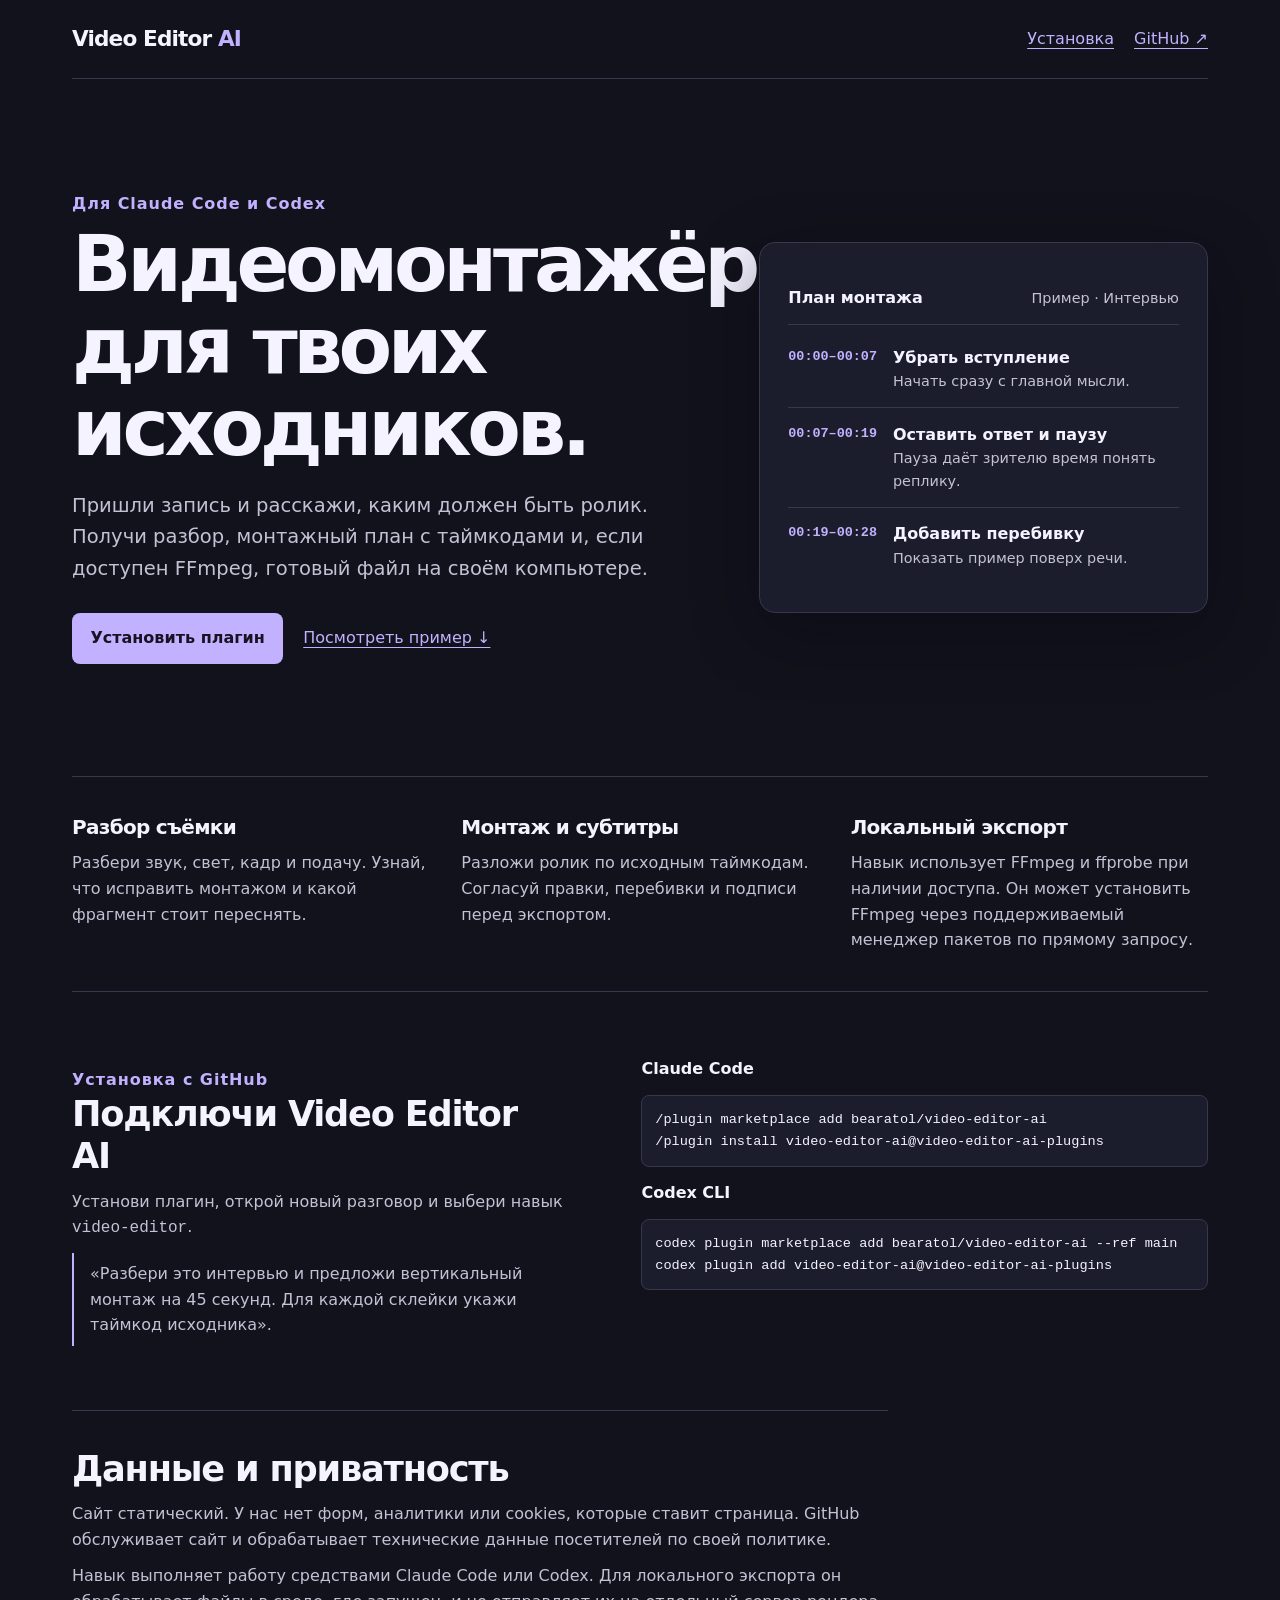
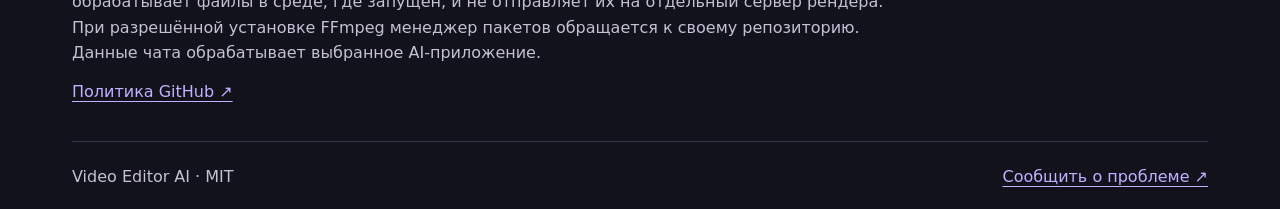
==== docs/index.html @ ad434546 "Launch standalone Video Editor AI" ====
<!doctype html>
<html lang="ru">
<head>
<meta charset="utf-8">
<meta name="viewport" content="width=device-width, initial-scale=1">
<meta http-equiv="Content-Security-Policy" content="default-src 'none'; style-src 'self'; base-uri 'none'; form-action 'none'">
<title>Video Editor AI — видеомонтажёр для Claude Code и Codex</title>
<meta name="description" content="Видеоредактор для Claude Code и Codex. Разбор исходников, план монтажа с таймкодами, субтитры и локальный экспорт через FFmpeg.">
<meta property="og:title" content="Video Editor AI — видеомонтажёр для Claude Code и Codex">
<meta property="og:description" content="Разбор исходников, план монтажа с таймкодами и локальный экспорт.">
<meta property="og:url" content="https://bearatol.github.io/video-editor-ai/">
<meta property="og:type" content="website">
<link rel="canonical" href="https://bearatol.github.io/video-editor-ai/">
<link rel="stylesheet" href="style.css">
</head>
<body>
<header class="wrap top"><a class="brand" href="./">Video Editor<span> AI</span></a><nav aria-label="Основное меню"><a href="#install">Установка</a><a href="https://github.com/bearatol/video-editor-ai">GitHub ↗</a></nav></header>
<main class="wrap">
  <section class="hero" aria-labelledby="title">
    <div>
      <p class="eyebrow">Для Claude Code и Codex</p>
      <h1 id="title">Видеомонтажёр<br>для твоих исходников.</h1>
      <p class="lead">Пришли запись и расскажи, каким должен быть ролик. Получи разбор, монтажный план с таймкодами и, если доступен FFmpeg, готовый файл на своём компьютере.</p>
      <div class="actions"><a class="primary" href="#install">Установить плагин</a><a href="#example">Посмотреть пример ↓</a></div>
    </div>
    <figure id="example" class="cut">
      <figcaption><strong>План монтажа</strong><span>Пример · Интервью</span></figcaption>
      <ol>
        <li><time>00:00–00:07</time><div><strong>Убрать вступление</strong><span>Начать сразу с главной мысли.</span></div></li>
        <li><time>00:07–00:19</time><div><strong>Оставить ответ и паузу</strong><span>Пауза даёт зрителю время понять реплику.</span></div></li>
        <li><time>00:19–00:28</time><div><strong>Добавить перебивку</strong><span>Показать пример поверх речи.</span></div></li>
      </ol>
    </figure>
  </section>
  <section class="features" aria-label="Возможности">
    <article><h2>Разбор съёмки</h2><p>Разбери звук, свет, кадр и подачу. Узнай, что исправить монтажом и какой фрагмент стоит переснять.</p></article>
    <article><h2>Монтаж и субтитры</h2><p>Разложи ролик по исходным таймкодам. Согласуй правки, перебивки и подписи перед экспортом.</p></article>
    <article><h2>Локальный экспорт</h2><p>Навык использует FFmpeg и ffprobe при наличии доступа. Он может установить FFmpeg через поддерживаемый менеджер пакетов по прямому запросу.</p></article>
  </section>
  <section id="install" class="install">
    <div><p class="eyebrow">Установка с GitHub</p><h2>Подключи Video Editor AI</h2><p>Установи плагин, открой новый разговор и выбери навык <code>video-editor</code>.</p><p class="prompt">«Разбери это интервью и предложи вертикальный монтаж на 45 секунд. Для каждой склейки укажи таймкод исходника».</p></div>
    <div class="commands">
      <h3>Claude Code</h3><pre><code>/plugin marketplace add bearatol/video-editor-ai
/plugin install video-editor-ai@video-editor-ai-plugins</code></pre>
      <h3>Codex CLI</h3><pre><code>codex plugin marketplace add bearatol/video-editor-ai --ref main
codex plugin add video-editor-ai@video-editor-ai-plugins</code></pre>
    </div>
  </section>
  <section id="privacy" class="privacy">
    <h2>Данные и приватность</h2>
    <p>Сайт статический. У нас нет форм, аналитики или cookies, которые ставит страница. GitHub обслуживает сайт и обрабатывает технические данные посетителей по своей политике.</p>
    <p>Навык выполняет работу средствами Claude Code или Codex. Для локального экспорта он обрабатывает файлы в среде, где запущен, и не отправляет их на отдельный сервер рендера. При разрешённой установке FFmpeg менеджер пакетов обращается к своему репозиторию. Данные чата обрабатывает выбранное AI-приложение.</p>
    <a href="https://docs.github.com/en/site-policy/privacy-policies/github-general-privacy-statement">Политика GitHub ↗</a>
  </section>
</main>
<footer class="wrap bottom"><span>Video Editor AI · MIT</span><a href="https://github.com/bearatol/video-editor-ai/issues">Сообщить о проблеме ↗</a></footer>
</body>
</html>
---- docs/style.css ----
*{box-sizing:border-box}
:root{color-scheme:dark;--bg:#11121b;--panel:#1b1d2c;--text:#f5f3ff;--muted:#c4c1d5;--accent:#c2b1ff;--line:#38374d}
html{scroll-behavior:smooth}
body{margin:0;background:var(--bg);color:var(--text);font:1rem/1.6 system-ui,sans-serif}
a{color:var(--accent);text-underline-offset:.22em}
a:hover{color:#fff}
a:focus-visible{outline:2px solid #fff;outline-offset:5px}
.wrap{width:min(100% - 3rem,71rem);margin-inline:auto}
.top,.bottom{display:flex;justify-content:space-between;align-items:center;gap:1rem;padding-block:1.35rem;border-bottom:1px solid var(--line)}
.brand{font-size:1.35rem;color:var(--text);font-weight:765;text-decoration:none;letter-spacing:-.04em}
.brand span,.eyebrow{color:var(--accent)}
nav,.actions{display:flex;align-items:center;flex-wrap:wrap;gap:1.25rem}
.hero{display:grid;grid-template-columns:1.25fr .9fr;gap:clamp(1.75rem,5vw,5rem);align-items:center;padding-block:clamp(3rem,9vw,7rem)}
.hero>*{min-width:0}
.eyebrow{font-weight:700;letter-spacing:.06em}
h1,h2,h3,p{margin:0}
h1{font-size:clamp(2.45rem,6.1vw,5rem);line-height:1.05;letter-spacing:-.055em;margin-block:.5rem 1.25rem}
h2{font-size:clamp(1.35rem,2.8vw,2.2rem);line-height:1.2;letter-spacing:-.035em}
p{color:var(--muted)}
.lead{font-size:clamp(1rem,2vw,1.22rem);max-width:36rem}
.actions{margin-top:1.8rem}
.primary{display:inline-block;background:var(--accent);color:#171323;padding:.8rem 1.15rem;border-radius:.5rem;font-weight:750;text-decoration:none}
.primary:hover{background:#e9dfff;color:#171323}
.cut{background:var(--panel);border:1px solid var(--line);border-radius:1rem;margin:0;padding:clamp(1rem,3vw,1.75rem);box-shadow:0 1.2rem 4rem #08081278}
.cut figcaption,.cut li{display:flex;justify-content:space-between;gap:1rem;padding-block:.85rem}
.cut figcaption{border-bottom:1px solid var(--line);align-items:baseline;flex-wrap:wrap}
.cut ol{list-style:none;padding:0;margin:.4rem 0 0}
.cut li{justify-content:flex-start}
.cut li+li{border-top:1px solid var(--line)}
.cut time{flex:0 0 auto;color:var(--accent);font:600 .84rem/1.8 ui-monospace,monospace}
.cut span{display:block;color:var(--muted);font-size:.9rem}
.features{display:grid;grid-template-columns:repeat(3,1fr);gap:2rem;border-block:1px solid var(--line);padding-block:2.4rem}
.features h2{font-size:1.25rem}
.features p,.install p,.privacy p{margin-top:.7rem}
.install{display:grid;grid-template-columns:1fr 1.15fr;gap:clamp(2rem,6vw,5rem);padding-block:4rem}
.install>*{min-width:0}
.prompt{border-left:2px solid var(--accent);padding:.5rem 1rem}
.commands h3{font-size:1rem}
pre{overflow:auto;white-space:pre;background:var(--panel);border:1px solid var(--line);padding:.8rem;border-radius:.5rem;font-size:.85rem}
code{font-family:ui-monospace,monospace}
.privacy{border-top:1px solid var(--line);padding-block:2.3rem;max-width:51rem}
.privacy a{display:inline-block;margin-top:.8rem}
.bottom{border-top:1px solid var(--line);border-bottom:0;color:var(--muted)}
@media(max-width:48rem){.hero,.install{grid-template-columns:1fr}.features{grid-template-columns:1fr;gap:1.5rem}}
@media(max-width:28rem){.wrap{width:calc(100% - 2rem)}.top,.bottom{align-items:flex-start;flex-wrap:wrap}.cut li{gap:.65rem}.cut time{font-size:.78rem}}
@media(prefers-reduced-motion:reduce){html{scroll-behavior:auto}}
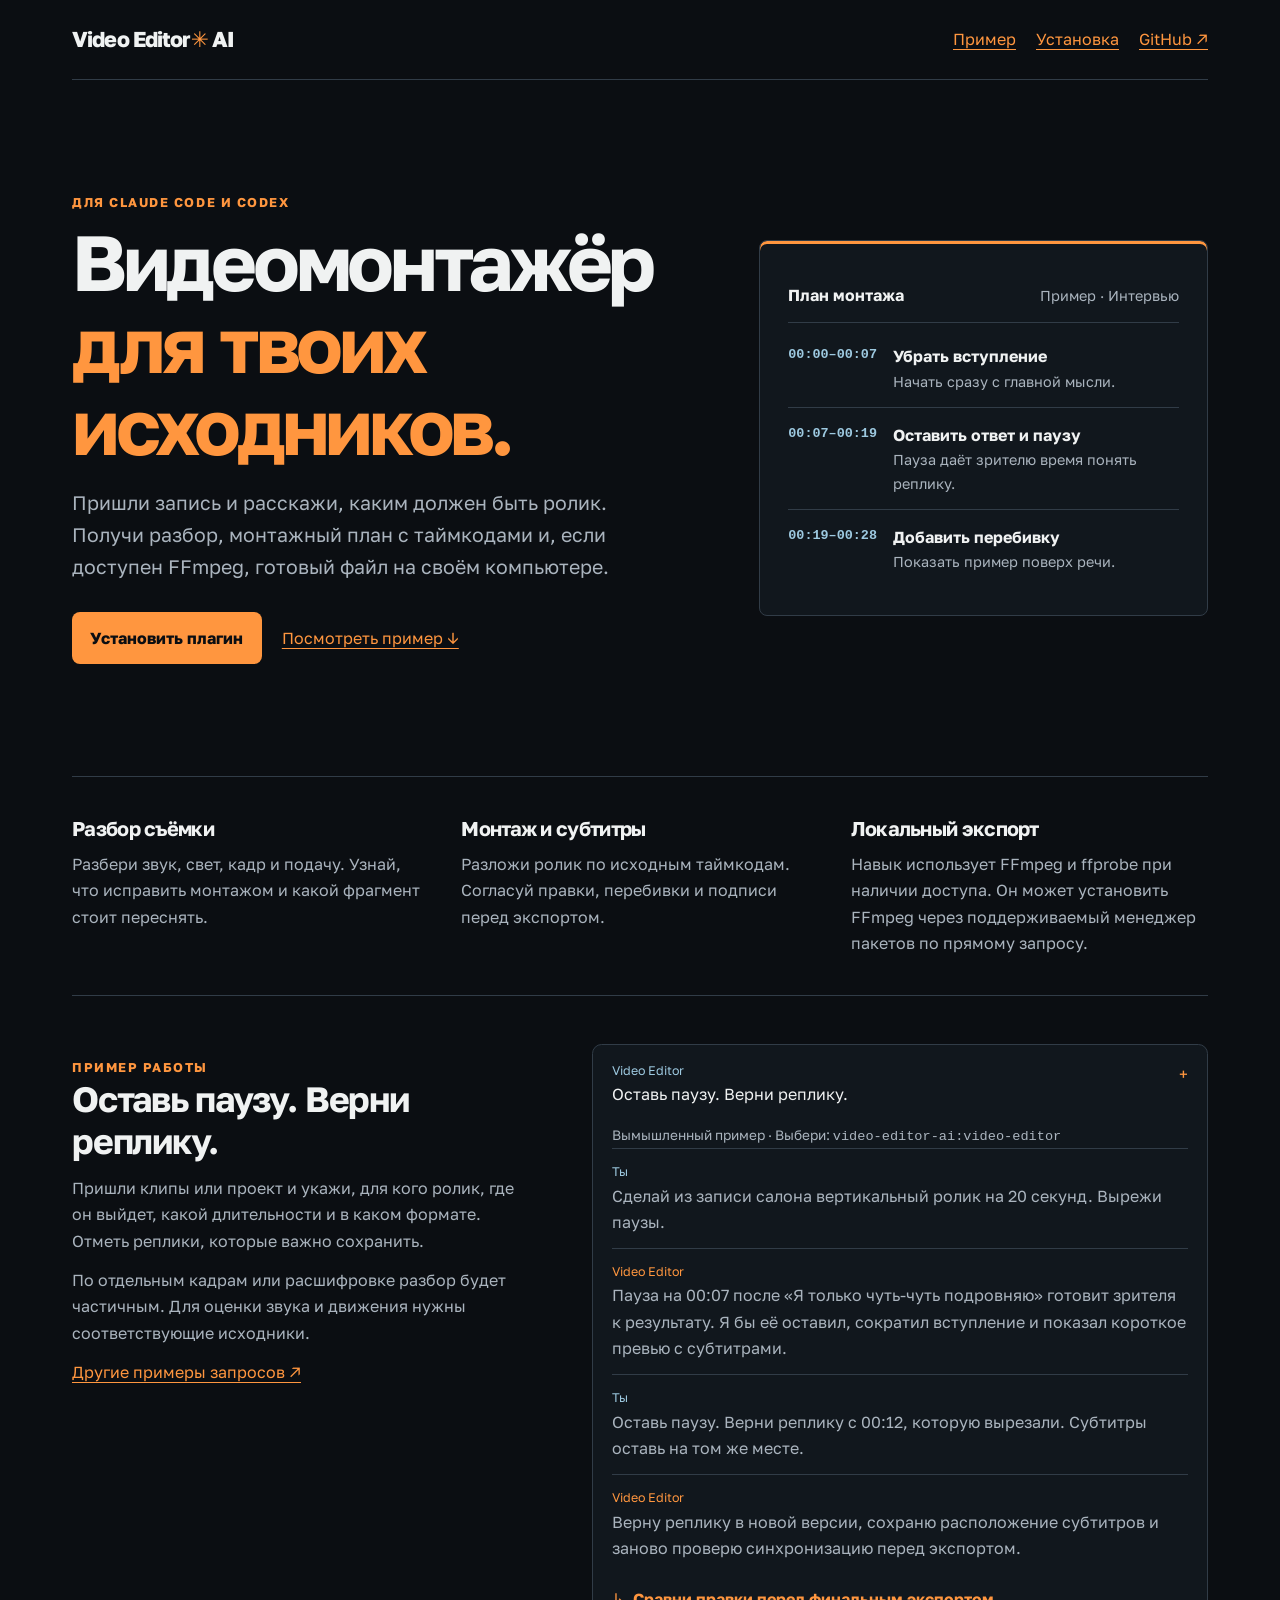
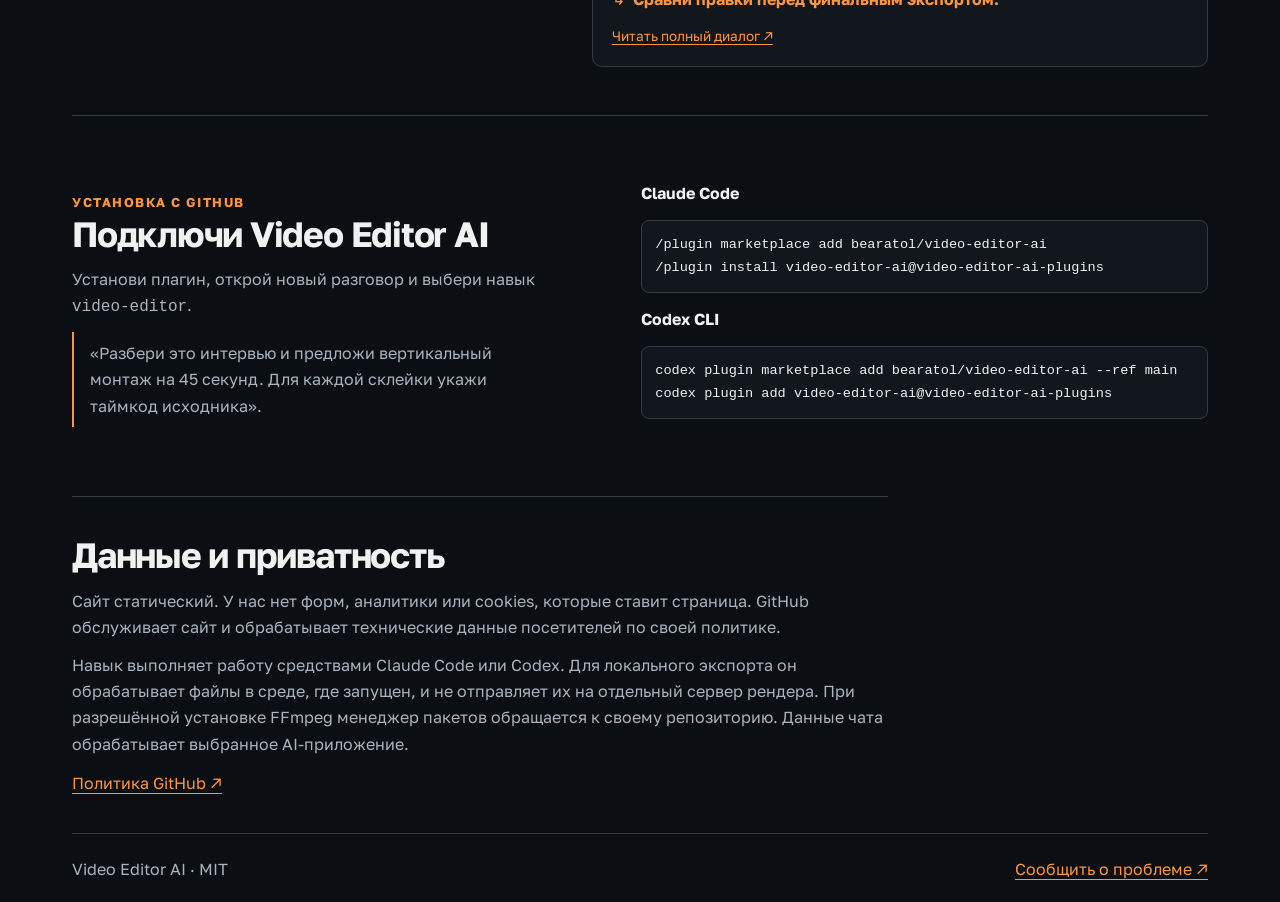
==== commit 5b593bd0: "Use the CEO AI visual language and migrate editing examples" ====
--- a/docs/index.html
+++ b/docs/index.html
@@ -3,7 +3,7 @@
 <head>
 <meta charset="utf-8">
 <meta name="viewport" content="width=device-width, initial-scale=1">
-<meta http-equiv="Content-Security-Policy" content="default-src 'none'; style-src 'self'; base-uri 'none'; form-action 'none'">
+<meta http-equiv="Content-Security-Policy" content="default-src 'none'; style-src 'self'; font-src 'self'; base-uri 'none'; form-action 'none'">
 <title>Video Editor AI — видеомонтажёр для Claude Code и Codex</title>
 <meta name="description" content="Видеоредактор для Claude Code и Codex. Разбор исходников, план монтажа с таймкодами, субтитры и локальный экспорт через FFmpeg.">
 <meta property="og:title" content="Video Editor AI — видеомонтажёр для Claude Code и Codex">
@@ -14,14 +14,15 @@
 <link rel="stylesheet" href="style.css">
 </head>
 <body>
-<header class="wrap top"><a class="brand" href="./">Video Editor<span> AI</span></a><nav aria-label="Основное меню"><a href="#install">Установка</a><a href="https://github.com/bearatol/video-editor-ai">GitHub ↗</a></nav></header>
-<main class="wrap">
+<a class="skip" href="#main">Перейти к содержимому</a>
+<header class="wrap top"><a class="brand" href="./">Video Editor<span aria-hidden="true">✳</span> AI</a><nav aria-label="Основное меню"><a href="#dialogue">Пример</a><a href="#install">Установка</a><a href="https://github.com/bearatol/video-editor-ai">GitHub ↗</a></nav></header>
+<main id="main" class="wrap">
   <section class="hero" aria-labelledby="title">
     <div>
       <p class="eyebrow">Для Claude Code и Codex</p>
-      <h1 id="title">Видеомонтажёр<br>для твоих исходников.</h1>
+      <h1 id="title">Видеомонтажёр<br><em>для твоих исходников.</em></h1>
       <p class="lead">Пришли запись и расскажи, каким должен быть ролик. Получи разбор, монтажный план с таймкодами и, если доступен FFmpeg, готовый файл на своём компьютере.</p>
-      <div class="actions"><a class="primary" href="#install">Установить плагин</a><a href="#example">Посмотреть пример ↓</a></div>
+      <div class="actions"><a class="primary" href="#install">Установить плагин</a><a href="#dialogue">Посмотреть пример ↓</a></div>
     </div>
     <figure id="example" class="cut">
       <figcaption><strong>План монтажа</strong><span>Пример · Интервью</span></figcaption>
@@ -36,6 +37,24 @@
     <article><h2>Разбор съёмки</h2><p>Разбери звук, свет, кадр и подачу. Узнай, что исправить монтажом и какой фрагмент стоит переснять.</p></article>
     <article><h2>Монтаж и субтитры</h2><p>Разложи ролик по исходным таймкодам. Согласуй правки, перебивки и подписи перед экспортом.</p></article>
     <article><h2>Локальный экспорт</h2><p>Навык использует FFmpeg и ffprobe при наличии доступа. Он может установить FFmpeg через поддерживаемый менеджер пакетов по прямому запросу.</p></article>
+  </section>
+  <section class="stories" id="dialogue" aria-labelledby="dialogue-title">
+    <div class="stories-intro">
+      <p class="eyebrow">Пример работы</p>
+      <h2 id="dialogue-title">Оставь паузу. Верни реплику.</h2>
+      <p>Пришли клипы или проект и укажи, для кого ролик, где он выйдет, какой длительности и в каком формате. Отметь реплики, которые важно сохранить.</p>
+      <p>По отдельным кадрам или расшифровке разбор будет частичным. Для оценки звука и движения нужны соответствующие исходники.</p>
+      <a href="https://github.com/bearatol/video-editor-ai/blob/main/GUIDE.md#примеры-запросов">Другие примеры запросов ↗</a>
+    </div>
+    <details class="skill-example" open><summary><span class="example-heading"><small>Video Editor</small>Оставь паузу. Верни реплику.</span><span class="example-plus" aria-hidden="true">+</span></summary><div class="conversation">
+<div class="memo-top">Вымышленный пример · Выбери: <code>video-editor-ai:video-editor</code></div>
+<div class="message user"><span class="speaker">Ты</span><p>Сделай из записи салона вертикальный ролик на 20 секунд. Вырежи паузы.</p></div>
+<div class="message ceo"><span class="speaker">Video Editor</span><p>Пауза на 00:07 после «Я только чуть-чуть подровняю» готовит зрителя к результату. Я бы её оставил, сократил вступление и показал короткое превью с субтитрами.</p></div>
+<div class="message user"><span class="speaker">Ты</span><p>Оставь паузу. Верни реплику с 00:12, которую вырезали. Субтитры оставь на том же месте.</p></div>
+<div class="message ceo"><span class="speaker">Video Editor</span><p>Верну реплику в новой версии, сохраню расположение субтитров и заново проверю синхронизацию перед экспортом.</p></div>
+<div class="memo-result"><span aria-hidden="true">↳</span><strong>Сравни правки перед финальным экспортом.</strong></div>
+<p class="memo-caption"><a href="https://github.com/bearatol/video-editor-ai/blob/main/EXAMPLES.md#русский">Читать полный диалог ↗</a></p>
+</div></details>
   </section>
   <section id="install" class="install">
     <div><p class="eyebrow">Установка с GitHub</p><h2>Подключи Video Editor AI</h2><p>Установи плагин, открой новый разговор и выбери навык <code>video-editor</code>.</p><p class="prompt">«Разбери это интервью и предложи вертикальный монтаж на 45 секунд. Для каждой склейки укажи таймкод исходника».</p></div>
--- a/docs/style.css
+++ b/docs/style.css
@@ -1,10 +1,11 @@
+@font-face{font-family:Golos;src:url('fonts/GolosText.ttf') format('truetype');font-weight:400 900;font-display:swap}
 *{box-sizing:border-box}
-:root{color-scheme:dark;--bg:#11121b;--panel:#1b1d2c;--text:#f5f3ff;--muted:#c4c1d5;--accent:#c2b1ff;--line:#38374d}
+:root{color-scheme:dark;--bg:#0b0e12;--panel:#11171d;--text:#f0f2f2;--muted:#aab4be;--accent:#ff963f;--line:#313c47;--cyan:#9dc9e0}
 html{scroll-behavior:smooth}
-body{margin:0;background:var(--bg);color:var(--text);font:1rem/1.6 system-ui,sans-serif}
+body{margin:0;background:var(--bg);color:var(--text);font:1rem/1.65 Golos,system-ui,sans-serif}
 a{color:var(--accent);text-underline-offset:.22em}
 a:hover{color:#fff}
-a:focus-visible{outline:2px solid #fff;outline-offset:5px}
+a:focus-visible{outline:2px solid var(--cyan);outline-offset:5px}
 .wrap{width:min(100% - 3rem,71rem);margin-inline:auto}
 .top,.bottom{display:flex;justify-content:space-between;align-items:center;gap:1rem;padding-block:1.35rem;border-bottom:1px solid var(--line)}
 .brand{font-size:1.35rem;color:var(--text);font-weight:765;text-decoration:none;letter-spacing:-.04em}
@@ -19,8 +20,8 @@
 p{color:var(--muted)}
 .lead{font-size:clamp(1rem,2vw,1.22rem);max-width:36rem}
 .actions{margin-top:1.8rem}
-.primary{display:inline-block;background:var(--accent);color:#171323;padding:.8rem 1.15rem;border-radius:.5rem;font-weight:750;text-decoration:none}
-.primary:hover{background:#e9dfff;color:#171323}
+.primary{display:inline-block;background:var(--accent);color:#0b0e12;padding:.8rem 1.15rem;border-radius:.5rem;font-weight:750;text-decoration:none}
+.primary:hover{background:#ffba83;color:#0b0e12}
 .cut{background:var(--panel);border:1px solid var(--line);border-radius:1rem;margin:0;padding:clamp(1rem,3vw,1.75rem);box-shadow:0 1.2rem 4rem #08081278}
 .cut figcaption,.cut li{display:flex;justify-content:space-between;gap:1rem;padding-block:.85rem}
 .cut figcaption{border-bottom:1px solid var(--line);align-items:baseline;flex-wrap:wrap}
@@ -44,3 +45,24 @@
 @media(max-width:48rem){.hero,.install{grid-template-columns:1fr}.features{grid-template-columns:1fr;gap:1.5rem}}
 @media(max-width:28rem){.wrap{width:calc(100% - 2rem)}.top,.bottom{align-items:flex-start;flex-wrap:wrap}.cut li{gap:.65rem}.cut time{font-size:.78rem}}
 @media(prefers-reduced-motion:reduce){html{scroll-behavior:auto}}
+
+.skip{position:absolute;top:-100px;left:1rem;background:var(--accent);color:var(--bg);padding:.6rem;z-index:1}
+.skip:focus{top:1rem}
+h1 em{color:var(--accent);font-style:normal}
+.eyebrow{text-transform:uppercase;font-size:.8rem;letter-spacing:.12em}
+.cut{border-radius:.5rem;box-shadow:inset 0 3px var(--accent)}
+.cut time{color:var(--cyan)}
+.stories{display:grid;grid-template-columns:.85fr 1.15fr;gap:clamp(1.5rem,5vw,4rem);padding-block:3rem;border-bottom:1px solid var(--line)}
+.stories-intro p,.stories-intro a{margin-top:.8rem}
+.stories-intro a{display:inline-block}
+.skill-example{min-width:0;border:1px solid var(--line);background:var(--panel);border-radius:.6rem}
+.skill-example summary{display:flex;justify-content:space-between;gap:1rem;cursor:pointer;padding:1rem 1.2rem}
+.skill-example summary:focus-visible{outline:2px solid var(--cyan);outline-offset:4px}
+.example-heading small,.speaker{display:block;font-size:.78rem;color:var(--cyan)}
+.example-plus{color:var(--accent)}
+.conversation{padding:0 1.2rem 1.2rem}
+.memo-top,.memo-caption{font-size:.85rem;color:var(--muted)}
+.message{border-top:1px solid var(--line);padding:.8rem 0}
+.message.ceo .speaker{color:var(--accent)}
+.memo-result{padding:.75rem 0;color:var(--accent);display:flex;gap:.5rem}
+@media(max-width:48rem){.stories{grid-template-columns:1fr}}
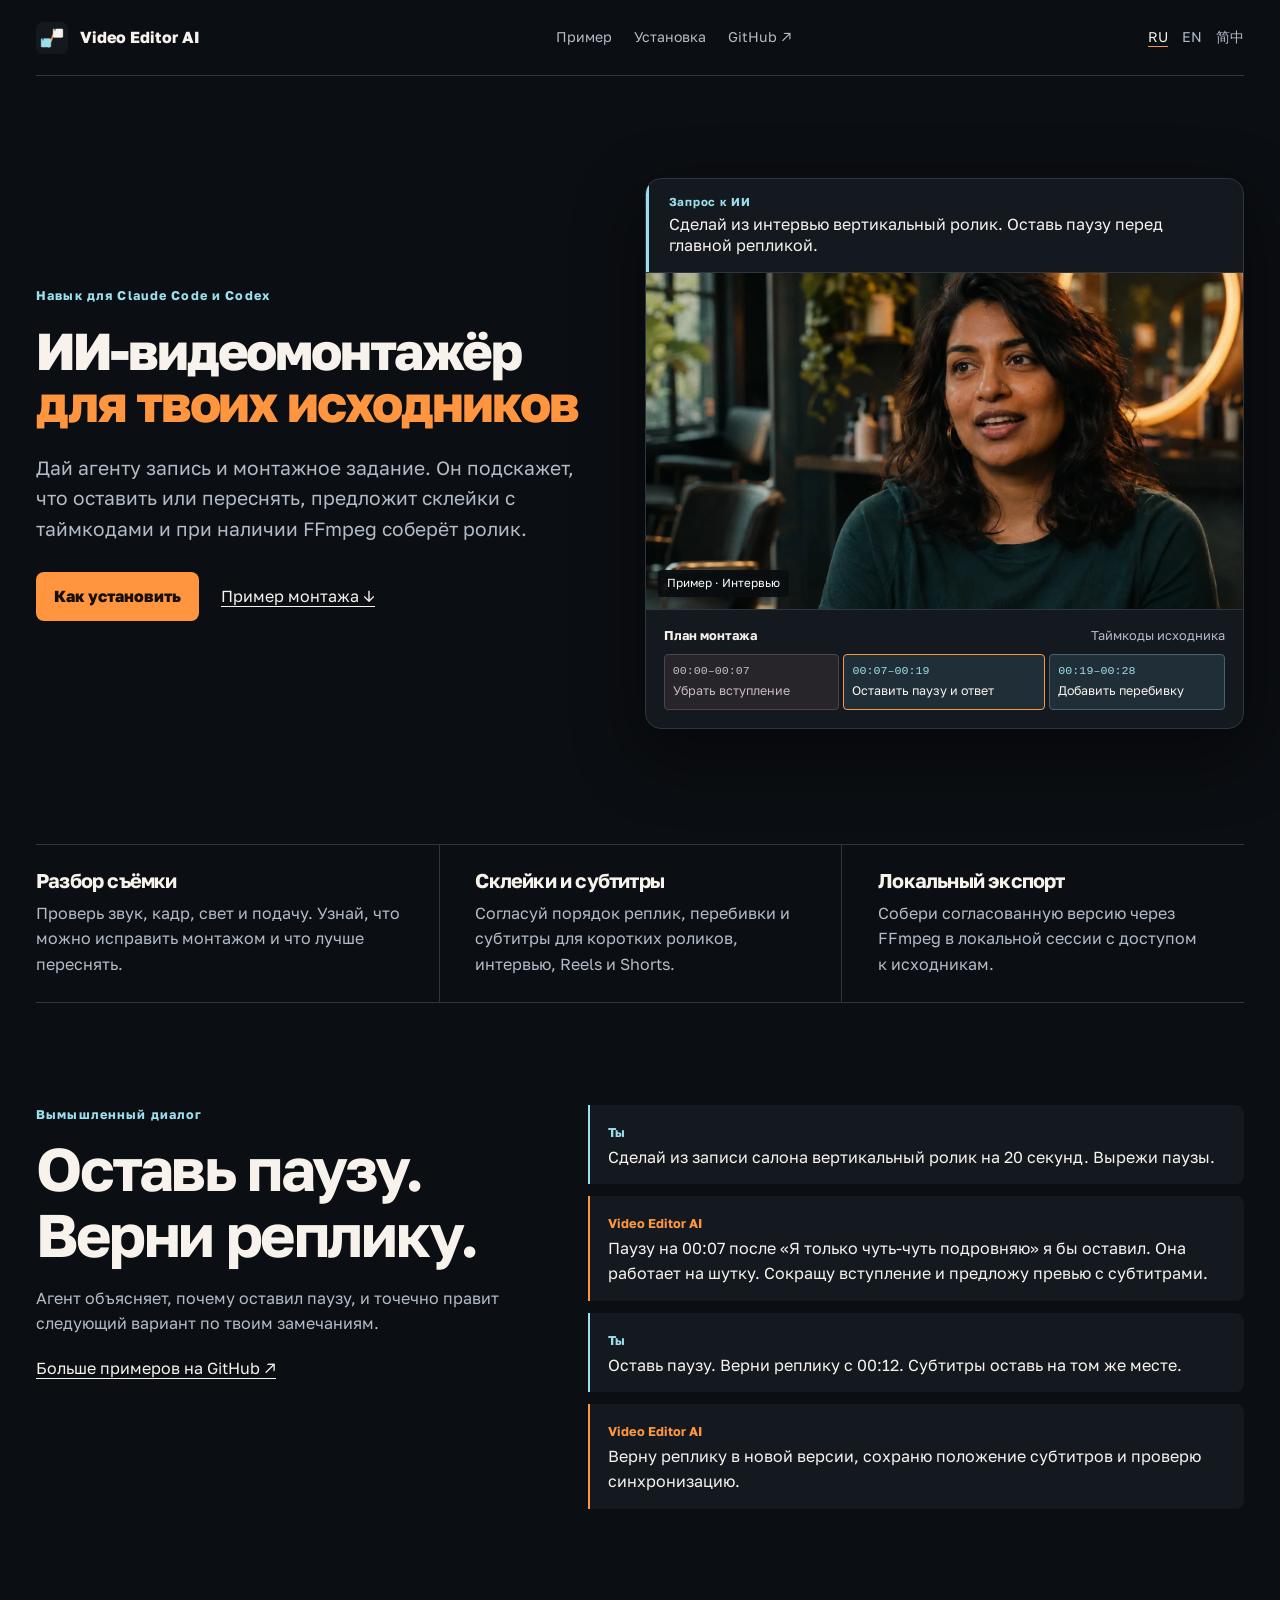
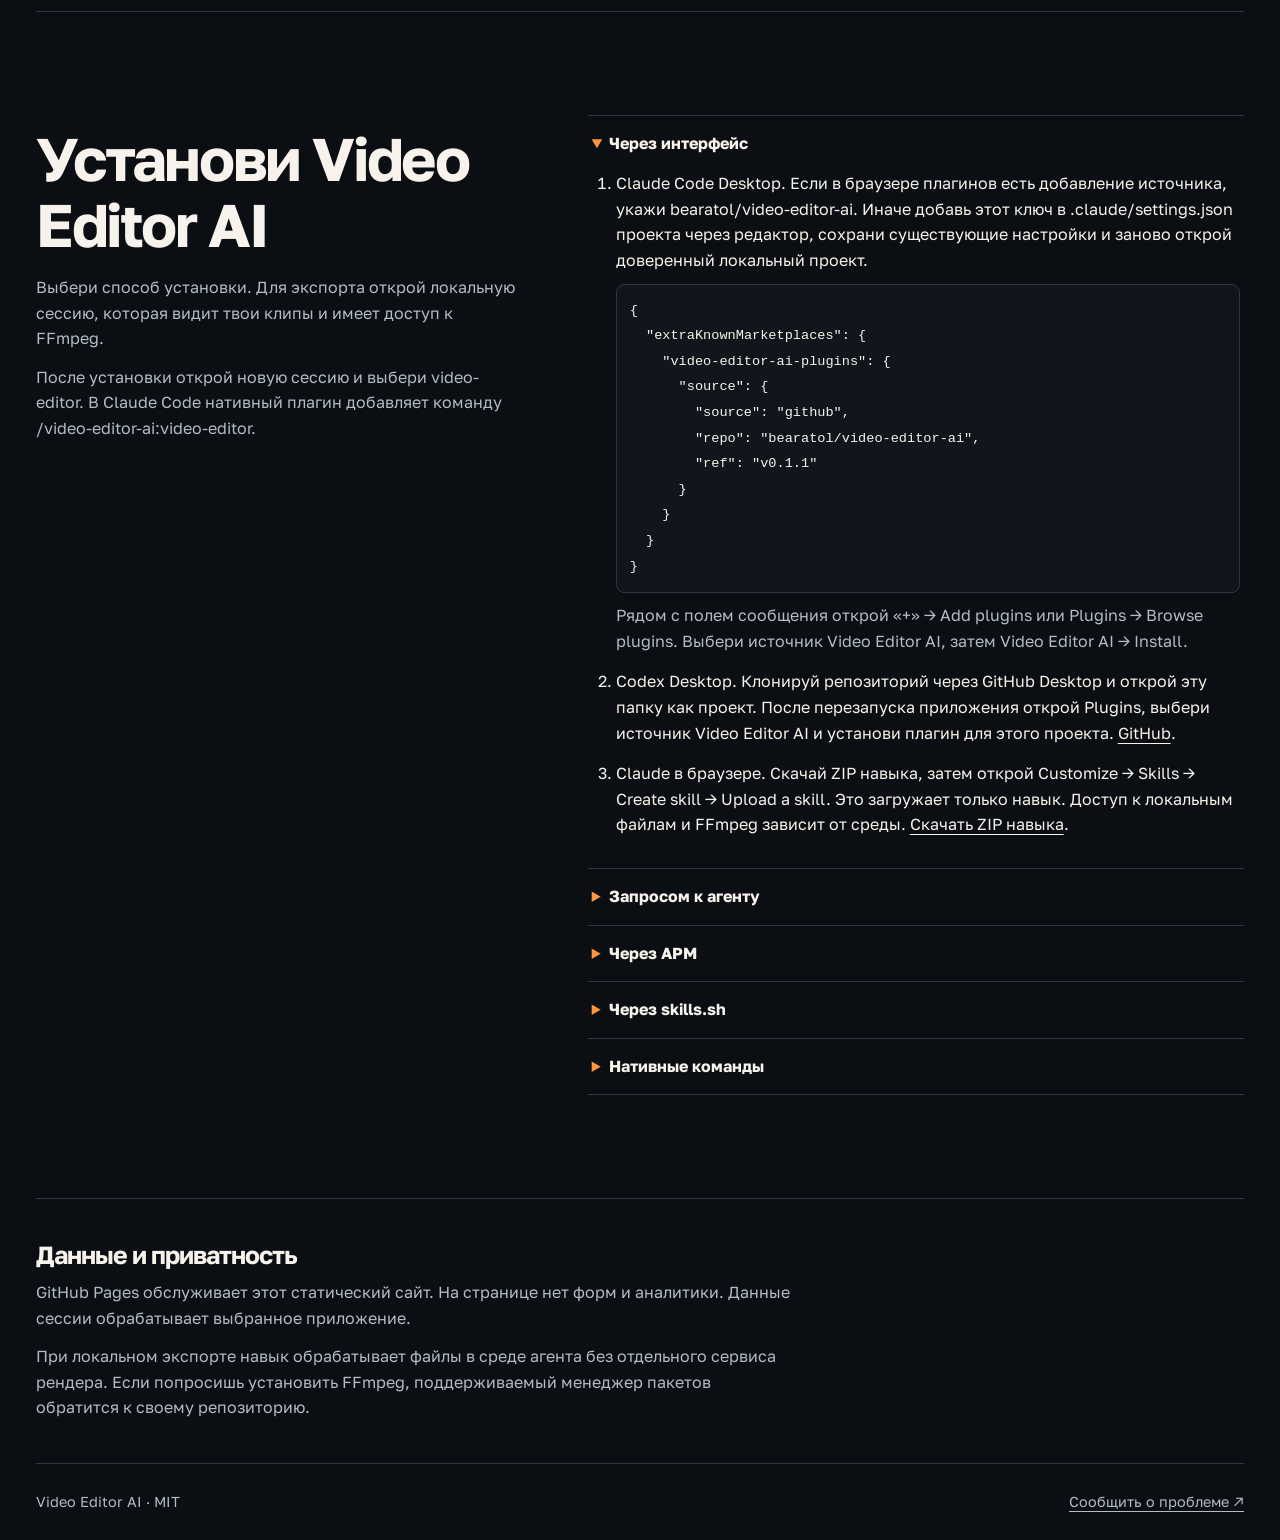
==== commit 837e510e: "Redesign and localize Video Editor AI" ====
--- a/docs/index.html
+++ b/docs/index.html
@@ -3,75 +3,75 @@
 <head>
 <meta charset="utf-8">
 <meta name="viewport" content="width=device-width, initial-scale=1">
-<meta http-equiv="Content-Security-Policy" content="default-src 'none'; style-src 'self'; font-src 'self'; base-uri 'none'; form-action 'none'">
-<title>Video Editor AI — видеомонтажёр для Claude Code и Codex</title>
-<meta name="description" content="Видеоредактор для Claude Code и Codex. Разбор исходников, план монтажа с таймкодами, субтитры и локальный экспорт через FFmpeg.">
-<meta property="og:title" content="Video Editor AI — видеомонтажёр для Claude Code и Codex">
-<meta property="og:description" content="Разбор исходников, план монтажа с таймкодами и локальный экспорт.">
+<meta http-equiv="Content-Security-Policy" content="default-src 'none'; style-src 'self'; img-src 'self'; font-src 'self'; base-uri 'none'; form-action 'none'">
+<title>ИИ-видеомонтажёр для Claude Code и Codex | Video Editor AI</title>
+<meta name="description" content="ИИ-видеоредактор для Claude Code и Codex. Разбор исходников, монтаж интервью и коротких роликов с таймкодами, субтитры и локальный экспорт через FFmpeg.">
+<link rel="canonical" href="https://bearatol.github.io/video-editor-ai/">
+<link rel="alternate" hreflang="ru" href="https://bearatol.github.io/video-editor-ai/">
+<link rel="alternate" hreflang="en" href="https://bearatol.github.io/video-editor-ai/en/">
+<link rel="alternate" hreflang="zh-Hans" href="https://bearatol.github.io/video-editor-ai/zh/">
+<link rel="alternate" hreflang="x-default" href="https://bearatol.github.io/video-editor-ai/">
+<meta property="og:type" content="website">
+<meta property="og:locale" content="ru_RU">
+<meta property="og:site_name" content="Video Editor AI">
+<meta property="og:title" content="ИИ-видеомонтажёр для Claude Code и Codex">
+<meta property="og:description" content="ИИ-видеоредактор для Claude Code и Codex. Разбор исходников, монтаж интервью и коротких роликов с таймкодами, субтитры и локальный экспорт через FFmpeg.">
 <meta property="og:url" content="https://bearatol.github.io/video-editor-ai/">
-<meta property="og:type" content="website">
-<link rel="canonical" href="https://bearatol.github.io/video-editor-ai/">
-<link rel="stylesheet" href="style.css">
+<meta property="og:image" content="https://bearatol.github.io/video-editor-ai/assets/video-editor-ai.jpg">
+<meta property="og:image:width" content="1200">
+<meta property="og:image:height" content="630">
+<meta name="twitter:card" content="summary_large_image">
+<link rel="icon" href="./assets/logo.png" type="image/png">
+<link rel="stylesheet" href="./style.css">
 </head>
 <body>
-<a class="skip" href="#main">Перейти к содержимому</a>
-<header class="wrap top"><a class="brand" href="./">Video Editor<span aria-hidden="true">✳</span> AI</a><nav aria-label="Основное меню"><a href="#dialogue">Пример</a><a href="#install">Установка</a><a href="https://github.com/bearatol/video-editor-ai">GitHub ↗</a></nav></header>
-<main id="main" class="wrap">
+<a class="skip" href="#main">К содержимому</a>
+<header class="top wrap">
+  <a class="brand" href="./"><img src="./assets/logo.png" width="32" height="32" alt="">Video Editor AI</a>
+  <nav><a href="#dialogue">Пример</a><a href="#install">Установка</a><a href="https://github.com/bearatol/video-editor-ai">GitHub ↗</a></nav>
+  <nav class="languages" aria-label="Язык"><a lang="ru" hreflang="ru" aria-label="Русский" aria-current="page" href="././">RU</a><a lang="en" hreflang="en" aria-label="English" href="./en/">EN</a><a lang="zh-Hans" hreflang="zh-Hans" aria-label="简体中文" href="./zh/">简中</a></nav>
+</header>
+<main class="wrap" id="main">
   <section class="hero" aria-labelledby="title">
     <div>
-      <p class="eyebrow">Для Claude Code и Codex</p>
-      <h1 id="title">Видеомонтажёр<br><em>для твоих исходников.</em></h1>
-      <p class="lead">Пришли запись и расскажи, каким должен быть ролик. Получи разбор, монтажный план с таймкодами и, если доступен FFmpeg, готовый файл на своём компьютере.</p>
-      <div class="actions"><a class="primary" href="#install">Установить плагин</a><a href="#dialogue">Посмотреть пример ↓</a></div>
+      <p class="kicker">Навык для Claude Code и Codex</p>
+      <h1 id="title">ИИ-видеомонтажёр<span>для твоих исходников</span></h1>
+      <p class="lead">Дай агенту запись и монтажное задание. Он подскажет, что оставить или переснять, предложит склейки с таймкодами и при наличии FFmpeg соберёт ролик.</p>
+      <div class="actions"><a class="primary" href="#install">Как установить</a><a href="#dialogue">Пример монтажа ↓</a></div>
     </div>
-    <figure id="example" class="cut">
-      <figcaption><strong>План монтажа</strong><span>Пример · Интервью</span></figcaption>
-      <ol>
-        <li><time>00:00–00:07</time><div><strong>Убрать вступление</strong><span>Начать сразу с главной мысли.</span></div></li>
-        <li><time>00:07–00:19</time><div><strong>Оставить ответ и паузу</strong><span>Пауза даёт зрителю время понять реплику.</span></div></li>
-        <li><time>00:19–00:28</time><div><strong>Добавить перебивку</strong><span>Показать пример поверх речи.</span></div></li>
-      </ol>
-    </figure>
-  </section>
-  <section class="features" aria-label="Возможности">
-    <article><h2>Разбор съёмки</h2><p>Разбери звук, свет, кадр и подачу. Узнай, что исправить монтажом и какой фрагмент стоит переснять.</p></article>
-    <article><h2>Монтаж и субтитры</h2><p>Разложи ролик по исходным таймкодам. Согласуй правки, перебивки и подписи перед экспортом.</p></article>
-    <article><h2>Локальный экспорт</h2><p>Навык использует FFmpeg и ffprobe при наличии доступа. Он может установить FFmpeg через поддерживаемый менеджер пакетов по прямому запросу.</p></article>
-  </section>
-  <section class="stories" id="dialogue" aria-labelledby="dialogue-title">
-    <div class="stories-intro">
-      <p class="eyebrow">Пример работы</p>
-      <h2 id="dialogue-title">Оставь паузу. Верни реплику.</h2>
-      <p>Пришли клипы или проект и укажи, для кого ролик, где он выйдет, какой длительности и в каком формате. Отметь реплики, которые важно сохранить.</p>
-      <p>По отдельным кадрам или расшифровке разбор будет частичным. Для оценки звука и движения нужны соответствующие исходники.</p>
-      <a href="https://github.com/bearatol/video-editor-ai/blob/main/GUIDE.md#примеры-запросов">Другие примеры запросов ↗</a>
-    </div>
-    <details class="skill-example" open><summary><span class="example-heading"><small>Video Editor</small>Оставь паузу. Верни реплику.</span><span class="example-plus" aria-hidden="true">+</span></summary><div class="conversation">
-<div class="memo-top">Вымышленный пример · Выбери: <code>video-editor-ai:video-editor</code></div>
-<div class="message user"><span class="speaker">Ты</span><p>Сделай из записи салона вертикальный ролик на 20 секунд. Вырежи паузы.</p></div>
-<div class="message ceo"><span class="speaker">Video Editor</span><p>Пауза на 00:07 после «Я только чуть-чуть подровняю» готовит зрителя к результату. Я бы её оставил, сократил вступление и показал короткое превью с субтитрами.</p></div>
-<div class="message user"><span class="speaker">Ты</span><p>Оставь паузу. Верни реплику с 00:12, которую вырезали. Субтитры оставь на том же месте.</p></div>
-<div class="message ceo"><span class="speaker">Video Editor</span><p>Верну реплику в новой версии, сохраню расположение субтитров и заново проверю синхронизацию перед экспортом.</p></div>
-<div class="memo-result"><span aria-hidden="true">↳</span><strong>Сравни правки перед финальным экспортом.</strong></div>
-<p class="memo-caption"><a href="https://github.com/bearatol/video-editor-ai/blob/main/EXAMPLES.md#русский">Читать полный диалог ↗</a></p>
-</div></details>
-  </section>
-  <section id="install" class="install">
-    <div><p class="eyebrow">Установка с GitHub</p><h2>Подключи Video Editor AI</h2><p>Установи плагин, открой новый разговор и выбери навык <code>video-editor</code>.</p><p class="prompt">«Разбери это интервью и предложи вертикальный монтаж на 45 секунд. Для каждой склейки укажи таймкод исходника».</p></div>
-    <div class="commands">
-      <h3>Claude Code</h3><pre><code>/plugin marketplace add bearatol/video-editor-ai
-/plugin install video-editor-ai@video-editor-ai-plugins</code></pre>
-      <h3>Codex CLI</h3><pre><code>codex plugin marketplace add bearatol/video-editor-ai --ref main
-codex plugin add video-editor-ai@video-editor-ai-plugins</code></pre>
+    <div class="reel" id="example">
+      <div class="brief"><strong>Запрос к ИИ</strong><p>Сделай из интервью вертикальный ролик. Оставь паузу перед главной репликой.</p></div>
+      <div class="still"><img src="./assets/interview.webp" fetchpriority="high" width="1536" height="1024" alt="Вымышленное интервью с женщиной в салоне"><span>Пример · Интервью</span></div>
+      <figure class="edit"><figcaption><strong>План монтажа</strong><span>Таймкоды исходника</span></figcaption><ol class="clips"><li><time>00:00–00:07</time>Убрать вступление</li><li><time>00:07–00:19</time>Оставить паузу и ответ</li><li><time>00:19–00:28</time>Добавить перебивку</li></ol></figure>
     </div>
   </section>
-  <section id="privacy" class="privacy">
-    <h2>Данные и приватность</h2>
-    <p>Сайт статический. У нас нет форм, аналитики или cookies, которые ставит страница. GitHub обслуживает сайт и обрабатывает технические данные посетителей по своей политике.</p>
-    <p>Навык выполняет работу средствами Claude Code или Codex. Для локального экспорта он обрабатывает файлы в среде, где запущен, и не отправляет их на отдельный сервер рендера. При разрешённой установке FFmpeg менеджер пакетов обращается к своему репозиторию. Данные чата обрабатывает выбранное AI-приложение.</p>
-    <a href="https://docs.github.com/en/site-policy/privacy-policies/github-general-privacy-statement">Политика GitHub ↗</a>
+  <section class="capabilities" aria-label="Навык для Claude Code и Codex"><article><h2>Разбор съёмки</h2><p>Проверь звук, кадр, свет и подачу. Узнай, что можно исправить монтажом и что лучше переснять.</p></article><article><h2>Склейки и субтитры</h2><p>Согласуй порядок реплик, перебивки и субтитры для коротких роликов, интервью, Reels и Shorts.</p></article><article><h2>Локальный экспорт</h2><p>Собери согласованную версию через FFmpeg в локальной сессии с доступом к исходникам.</p></article></section>
+  <section id="dialogue" class="split" aria-labelledby="story">
+    <div class="section-intro"><p class="kicker">Вымышленный диалог</p><h2 id="story">Оставь паузу. Верни реплику.</h2><p>Агент объясняет, почему оставил паузу, и точечно правит следующий вариант по твоим замечаниям.</p><a href="https://github.com/bearatol/video-editor-ai/blob/main/EXAMPLES.md#русский">Больше примеров на GitHub ↗</a></div>
+    <div class="conversation"><div class="message"><strong>Ты</strong><p>Сделай из записи салона вертикальный ролик на 20 секунд. Вырежи паузы.</p></div><div class="message"><strong>Video Editor AI</strong><p>Паузу на 00:07 после «Я только чуть-чуть подровняю» я бы оставил. Она работает на шутку. Сокращу вступление и предложу превью с субтитрами.</p></div><div class="message"><strong>Ты</strong><p>Оставь паузу. Верни реплику с 00:12. Субтитры оставь на том же месте.</p></div><div class="message"><strong>Video Editor AI</strong><p>Верну реплику в новой версии, сохраню положение субтитров и проверю синхронизацию.</p></div></div>
   </section>
+  <section id="install" class="split" aria-labelledby="installation">
+    <div class="section-intro"><h2 id="installation">Установи Video Editor AI</h2><p>Выбери способ установки. Для экспорта открой локальную сессию, которая видит твои клипы и имеет доступ к FFmpeg.</p><p>После установки открой новую сессию и выбери video-editor. В Claude Code нативный плагин добавляет команду /video-editor-ai:video-editor.</p></div>
+    <div class="methods"><details open><summary>Через интерфейс</summary><div><ol><li>Claude Code Desktop. Если в браузере плагинов есть добавление источника, укажи bearatol/video-editor-ai. Иначе добавь этот ключ в .claude/settings.json проекта через редактор, сохрани существующие настройки и заново открой доверенный локальный проект.<pre><code>{
+  &quot;extraKnownMarketplaces&quot;: {
+    &quot;video-editor-ai-plugins&quot;: {
+      &quot;source&quot;: {
+        &quot;source&quot;: &quot;github&quot;,
+        &quot;repo&quot;: &quot;bearatol/video-editor-ai&quot;,
+        &quot;ref&quot;: &quot;v0.1.1&quot;
+      }
+    }
+  }
+}</code></pre><p>Рядом с полем сообщения открой «+» → Add plugins или Plugins → Browse plugins. Выбери источник Video Editor AI, затем Video Editor AI → Install.</p></li><li>Codex Desktop. Клонируй репозиторий через GitHub Desktop и открой эту папку как проект. После перезапуска приложения открой Plugins, выбери источник Video Editor AI и установи плагин для этого проекта. <a href="https://github.com/bearatol/video-editor-ai">GitHub</a>.</li><li>Claude в браузере. Скачай ZIP навыка, затем открой Customize → Skills → Create skill → Upload a skill. Это загружает только навык. Доступ к локальным файлам и FFmpeg зависит от среды. <a href="./assets/video-editor-skill.zip" download>Скачать ZIP навыка</a>.</li></ol></div></details>
+<details><summary>Запросом к агенту</summary><div><p>Вставь в локальный Claude Code или Codex с доступом к проекту и инструментам:</p><blockquote>Установи Video Editor AI из https://github.com/bearatol/video-editor-ai для текущего проекта. Открой официальную инструкцию проекта, выбери способ для этой среды и проверь, что появился навык video-editor. Если среда требует одобрения, запроси его. FFmpeg пока не устанавливай.</blockquote></div></details>
+<details><summary>Через APM</summary><div><p>Если APM уже установлен, выполни из папки проекта. APM подключит навык к обоим агентам и запишет версию в apm.lock.yaml.</p><pre><code>apm install bearatol/video-editor-ai/plugins/video-editor-ai#v0.1.1 --target claude,codex</code></pre></div></details>
+<details><summary>Через skills.sh</summary><div><p>Если доступен Node.js 22.20+, установи навык из текущей папки проекта и выбери агента в мастере установки.</p><pre><code>npx skills@1.9.0 add bearatol/video-editor-ai --skill video-editor</code></pre><a href="https://skills.sh/bearatol/video-editor-ai/video-editor">Карточка в skills.sh</a></div></details>
+<details><summary>Нативные команды</summary><div><p>Claude Code</p><pre><code>/plugin marketplace add bearatol/video-editor-ai
+/plugin install video-editor-ai@video-editor-ai-plugins</code></pre><p>Codex CLI</p><pre><code>codex plugin marketplace add bearatol/video-editor-ai --ref main
+codex plugin add video-editor-ai@video-editor-ai-plugins</code></pre></div></details></div>
+  </section>
+  <section id="privacy" class="privacy"><h2>Данные и приватность</h2><p>GitHub Pages обслуживает этот статический сайт. На странице нет форм и аналитики. Данные сессии обрабатывает выбранное приложение.</p><p>При локальном экспорте навык обрабатывает файлы в среде агента без отдельного сервиса рендера. Если попросишь установить FFmpeg, поддерживаемый менеджер пакетов обратится к своему репозиторию.</p></section>
 </main>
-<footer class="wrap bottom"><span>Video Editor AI · MIT</span><a href="https://github.com/bearatol/video-editor-ai/issues">Сообщить о проблеме ↗</a></footer>
+<footer class="bottom wrap"><span>Video Editor AI · MIT</span><a href="https://github.com/bearatol/video-editor-ai/issues">Сообщить о проблеме ↗</a></footer>
 </body>
 </html>
--- a/docs/style.css
+++ b/docs/style.css
@@ -1,68 +1,112 @@
-@font-face{font-family:Golos;src:url('fonts/GolosText.ttf') format('truetype');font-weight:400 900;font-display:swap}
-*{box-sizing:border-box}
-:root{color-scheme:dark;--bg:#0b0e12;--panel:#11171d;--text:#f0f2f2;--muted:#aab4be;--accent:#ff963f;--line:#313c47;--cyan:#9dc9e0}
-html{scroll-behavior:smooth}
-body{margin:0;background:var(--bg);color:var(--text);font:1rem/1.65 Golos,system-ui,sans-serif}
-a{color:var(--accent);text-underline-offset:.22em}
-a:hover{color:#fff}
-a:focus-visible{outline:2px solid var(--cyan);outline-offset:5px}
-.wrap{width:min(100% - 3rem,71rem);margin-inline:auto}
-.top,.bottom{display:flex;justify-content:space-between;align-items:center;gap:1rem;padding-block:1.35rem;border-bottom:1px solid var(--line)}
-.brand{font-size:1.35rem;color:var(--text);font-weight:765;text-decoration:none;letter-spacing:-.04em}
-.brand span,.eyebrow{color:var(--accent)}
-nav,.actions{display:flex;align-items:center;flex-wrap:wrap;gap:1.25rem}
-.hero{display:grid;grid-template-columns:1.25fr .9fr;gap:clamp(1.75rem,5vw,5rem);align-items:center;padding-block:clamp(3rem,9vw,7rem)}
-.hero>*{min-width:0}
-.eyebrow{font-weight:700;letter-spacing:.06em}
-h1,h2,h3,p{margin:0}
-h1{font-size:clamp(2.45rem,6.1vw,5rem);line-height:1.05;letter-spacing:-.055em;margin-block:.5rem 1.25rem}
-h2{font-size:clamp(1.35rem,2.8vw,2.2rem);line-height:1.2;letter-spacing:-.035em}
-p{color:var(--muted)}
-.lead{font-size:clamp(1rem,2vw,1.22rem);max-width:36rem}
-.actions{margin-top:1.8rem}
-.primary{display:inline-block;background:var(--accent);color:#0b0e12;padding:.8rem 1.15rem;border-radius:.5rem;font-weight:750;text-decoration:none}
-.primary:hover{background:#ffba83;color:#0b0e12}
-.cut{background:var(--panel);border:1px solid var(--line);border-radius:1rem;margin:0;padding:clamp(1rem,3vw,1.75rem);box-shadow:0 1.2rem 4rem #08081278}
-.cut figcaption,.cut li{display:flex;justify-content:space-between;gap:1rem;padding-block:.85rem}
-.cut figcaption{border-bottom:1px solid var(--line);align-items:baseline;flex-wrap:wrap}
-.cut ol{list-style:none;padding:0;margin:.4rem 0 0}
-.cut li{justify-content:flex-start}
-.cut li+li{border-top:1px solid var(--line)}
-.cut time{flex:0 0 auto;color:var(--accent);font:600 .84rem/1.8 ui-monospace,monospace}
-.cut span{display:block;color:var(--muted);font-size:.9rem}
-.features{display:grid;grid-template-columns:repeat(3,1fr);gap:2rem;border-block:1px solid var(--line);padding-block:2.4rem}
-.features h2{font-size:1.25rem}
-.features p,.install p,.privacy p{margin-top:.7rem}
-.install{display:grid;grid-template-columns:1fr 1.15fr;gap:clamp(2rem,6vw,5rem);padding-block:4rem}
-.install>*{min-width:0}
-.prompt{border-left:2px solid var(--accent);padding:.5rem 1rem}
-.commands h3{font-size:1rem}
-pre{overflow:auto;white-space:pre;background:var(--panel);border:1px solid var(--line);padding:.8rem;border-radius:.5rem;font-size:.85rem}
-code{font-family:ui-monospace,monospace}
-.privacy{border-top:1px solid var(--line);padding-block:2.3rem;max-width:51rem}
-.privacy a{display:inline-block;margin-top:.8rem}
-.bottom{border-top:1px solid var(--line);border-bottom:0;color:var(--muted)}
-@media(max-width:48rem){.hero,.install{grid-template-columns:1fr}.features{grid-template-columns:1fr;gap:1.5rem}}
-@media(max-width:28rem){.wrap{width:calc(100% - 2rem)}.top,.bottom{align-items:flex-start;flex-wrap:wrap}.cut li{gap:.65rem}.cut time{font-size:.78rem}}
-@media(prefers-reduced-motion:reduce){html{scroll-behavior:auto}}
+@font-face {
+  font-family: Golos;
+  src: url("fonts/GolosText.ttf") format("truetype");
+  font-weight: 400 900;
+  font-display: swap;
+}
+:root {
+  color-scheme: dark;
+  --bg: #0b0e12;
+  --panel: #141920;
+  --line: #2d3641;
+  --text: #f7f3ec;
+  --muted: #b2bcc8;
+  --orange: #ff963f;
+  --blue: #9bdfed;
+}
+*, *::before, *::after { box-sizing: border-box; }
+html { scroll-padding-top: 24px; }
+body { margin: 0; background: var(--bg); color: var(--text); font: 16px/1.6 Golos, "PingFang SC", "Microsoft YaHei", sans-serif; }
+a { color: inherit; text-underline-offset: .26em; }
+a:hover { color: var(--orange); }
+a:focus-visible, summary:focus-visible { outline: 2px solid var(--blue); outline-offset: 5px; }
+img { display: block; width: 100%; }
+h1, h2, h3, p, figure, blockquote { margin: 0; }
+h1, h2, h3 { line-height: 1.1; letter-spacing: -.04em; }
+h2 { font-size: clamp(2rem, 4.7vw, 4.1rem); }
+h3 { font-size: 1.25rem; }
+p + p { margin-top: .8rem; }
+.wrap { width: min(1280px, 100% - 72px); margin-inline: auto; }
+.skip { position: absolute; left: 16px; top: 16px; z-index: 2; padding: 10px 16px; background: var(--panel); transform: translateY(-150%); }
+.skip:focus { transform: none; }
+.top, .bottom { min-height: 76px; display: flex; align-items: center; justify-content: space-between; gap: 16px 32px; }
+.top { border-bottom: 1px solid var(--line); }
+.brand { display: inline-flex; align-items: center; gap: 12px; text-decoration: none; font-weight: 760; white-space: nowrap; }
+.brand img { width: 32px; height: 32px; border-radius: 7px; }
+nav { display: flex; align-items: center; flex-wrap: wrap; gap: 8px 22px; }
+nav a { font-size: .88rem; text-decoration: none; color: var(--muted); }
+.languages { gap: 8px 14px; }
+.languages a[aria-current] { color: var(--text); text-decoration: underline; text-decoration-color: var(--orange); }
+.hero { padding: clamp(46px, 8vw, 124px) 0 clamp(65px, 9vw, 132px); display: grid; grid-template-columns: 1fr minmax(0, 1.1fr); gap: clamp(30px, 5vw, 78px); align-items: center; }
+.kicker { color: var(--blue); font-size: .79rem; letter-spacing: .09em; font-weight: 720; }
+h1 { font-size: clamp(2.45rem, 4.8vw, 4.55rem); line-height: 1.01; margin: 18px 0 24px; font-weight: 770; overflow-wrap: break-word; }
+h1 span { display: block; color: var(--orange); }
+:lang(zh-Hans) h1, :lang(zh-Hans) h2, :lang(zh-Hans) h3 { letter-spacing: 0; }
+.lead { max-width: 49ch; font-size: clamp(1rem, 1.55vw, 1.2rem); color: var(--muted); }
+.actions { display: flex; align-items: center; flex-wrap: wrap; gap: 16px 22px; margin-top: 27px; }
+.primary { display: inline-block; background: var(--orange); color: #171008; border-radius: 8px; padding: 12px 18px; font-weight: 800; text-decoration: none; }
+.primary:hover { background: #ffb779; color: #171008; }
+.reel { margin: 0; border: 1px solid var(--line); border-radius: 16px; background: var(--panel); overflow: hidden; box-shadow: 0 24px 70px #0007; }
+.brief { padding: 15px 20px; border-left: 3px solid var(--blue); }
+.brief strong { display: block; color: var(--blue); font: 700 .72rem/1.4 Golos, sans-serif; letter-spacing: .06em; margin-bottom: 3px; }
+.brief p { line-height: 1.35; }
+.still { position: relative; border-block: 1px solid var(--line); }
+.still img { aspect-ratio: 16/9; height: auto; object-fit: cover; object-position: center 38%; }
+.still span { position: absolute; bottom: 12px; left: 12px; background: #0a0d11ef; color: #fff; padding: 4px 9px; border-radius: 4px; font-size: .73rem; }
+.edit { padding: 15px 18px 18px; }
+.edit figcaption { display: flex; justify-content: space-between; align-items: center; color: var(--muted); font-size: .8rem; gap: 10px; }
+.edit figcaption strong { color: var(--text); }
+.clips { display: grid; grid-template-columns: 1fr 1.15fr 1fr; gap: 4px; list-style: none; padding: 0; margin: 9px 0 0; }
+.clips li { min-width: 0; padding: 8px; border: 1px solid #456271; border-radius: 4px; background: #202e37; font-size: .78rem; }
+.clips li:first-child { background: #272529; border-color: #4a454e; color: #c7bbc3; }
+.clips li:nth-child(2) { border-color: var(--orange); }
+.clips time { display: block; color: var(--blue); font: .73rem/1.5 ui-monospace, monospace; white-space: nowrap; }
+.clips li:first-child time { color: #c7bbc3; }
+.capabilities { display: grid; grid-template-columns: repeat(3, 1fr); border-block: 1px solid var(--line); }
+.capabilities article { padding: 24px clamp(0px, 2.8vw, 36px); }
+.capabilities article:first-child { padding-left: 0; }
+.capabilities article + article { border-left: 1px solid var(--line); }
+.capabilities p { margin-top: 10px; color: var(--muted); max-width: 39ch; }
+.split { display: grid; grid-template-columns: .85fr minmax(0, 1.15fr); gap: clamp(24px, 5.2vw, 80px); padding: clamp(52px, 8vw, 105px) 0; border-bottom: 1px solid var(--line); }
+.section-intro h2 { margin: 10px 0 18px; }
+.section-intro p:not(.kicker), .privacy p { color: var(--muted); }
+.section-intro a { display: inline-block; margin-top: 19px; }
+.conversation { display: grid; gap: 12px; align-content: start; }
+.message { background: var(--panel); padding: 14px 18px; border-left: 2px solid var(--orange); border-radius: 0 8px 8px 0; }
+.message:nth-child(odd) { border-color: var(--blue); }
+.message strong { color: var(--blue); font-size: .8rem; }
+.message:nth-child(even) strong { color: var(--orange); }
+.methods { border-top: 1px solid var(--line); }
+details { border-bottom: 1px solid var(--line); }
+summary { padding: 15px 4px; font-weight: 720; cursor: pointer; }
+summary::marker { color: var(--orange); }
+details > div { padding: 0 4px 18px; }
+details p { color: var(--muted); }
+details ol { margin: 0 0 12px; padding-left: 24px; }
+pre { max-width: 100%; margin: 10px 0; padding: 13px; border: 1px solid var(--line); border-radius: 8px; background: #11161d; white-space: pre-wrap; overflow-wrap: anywhere; }
+code { font: .85em/1.5 ui-monospace, monospace; }
+details blockquote { margin-top: 8px; border-left: 2px solid var(--blue); padding-left: 12px; }
+.privacy { padding: 42px 0; border-bottom: 1px solid var(--line); }
+.privacy h2 { font-size: 1.55rem; margin-bottom: 12px; }
+.privacy p { max-width: 76ch; }
+.bottom { font-size: .9rem; color: var(--muted); }
+@media (max-width: 860px) {
+  .wrap { width: min(100% - 40px, 680px); }
+  .hero, .split { grid-template-columns: minmax(0, 1fr); }
+  .top { padding: 12px 0; flex-wrap: wrap; }
+  .top > nav:first-of-type { order: 1; width: 100%; }
+  .capabilities { grid-template-columns: minmax(0, 1fr); }
+  .capabilities article { padding: 19px 0; }
+  .capabilities article + article { border-left: 0; border-top: 1px solid var(--line); }
+}
+@media (max-width: 440px) {
+  .wrap { width: calc(100% - 32px); }
+  .clips { grid-template-columns: 1fr; }
+  .clips li { display: grid; grid-template-columns: 92px 1fr; align-items: baseline; gap: 8px; }
+  .top { gap: 7px 10px; }
+  .languages { gap: 8px; }
+}
+.capabilities h2 { font-size: 1.25rem; }
+.methods li + li { margin-top: 15px; }
 
-.skip{position:absolute;top:-100px;left:1rem;background:var(--accent);color:var(--bg);padding:.6rem;z-index:1}
-.skip:focus{top:1rem}
-h1 em{color:var(--accent);font-style:normal}
-.eyebrow{text-transform:uppercase;font-size:.8rem;letter-spacing:.12em}
-.cut{border-radius:.5rem;box-shadow:inset 0 3px var(--accent)}
-.cut time{color:var(--cyan)}
-.stories{display:grid;grid-template-columns:.85fr 1.15fr;gap:clamp(1.5rem,5vw,4rem);padding-block:3rem;border-bottom:1px solid var(--line)}
-.stories-intro p,.stories-intro a{margin-top:.8rem}
-.stories-intro a{display:inline-block}
-.skill-example{min-width:0;border:1px solid var(--line);background:var(--panel);border-radius:.6rem}
-.skill-example summary{display:flex;justify-content:space-between;gap:1rem;cursor:pointer;padding:1rem 1.2rem}
-.skill-example summary:focus-visible{outline:2px solid var(--cyan);outline-offset:4px}
-.example-heading small,.speaker{display:block;font-size:.78rem;color:var(--cyan)}
-.example-plus{color:var(--accent)}
-.conversation{padding:0 1.2rem 1.2rem}
-.memo-top,.memo-caption{font-size:.85rem;color:var(--muted)}
-.message{border-top:1px solid var(--line);padding:.8rem 0}
-.message.ceo .speaker{color:var(--accent)}
-.memo-result{padding:.75rem 0;color:var(--accent);display:flex;gap:.5rem}
-@media(max-width:48rem){.stories{grid-template-columns:1fr}}
+:lang(ru) h1 { font-size: clamp(2rem, 4.05vw, 3.8rem); }
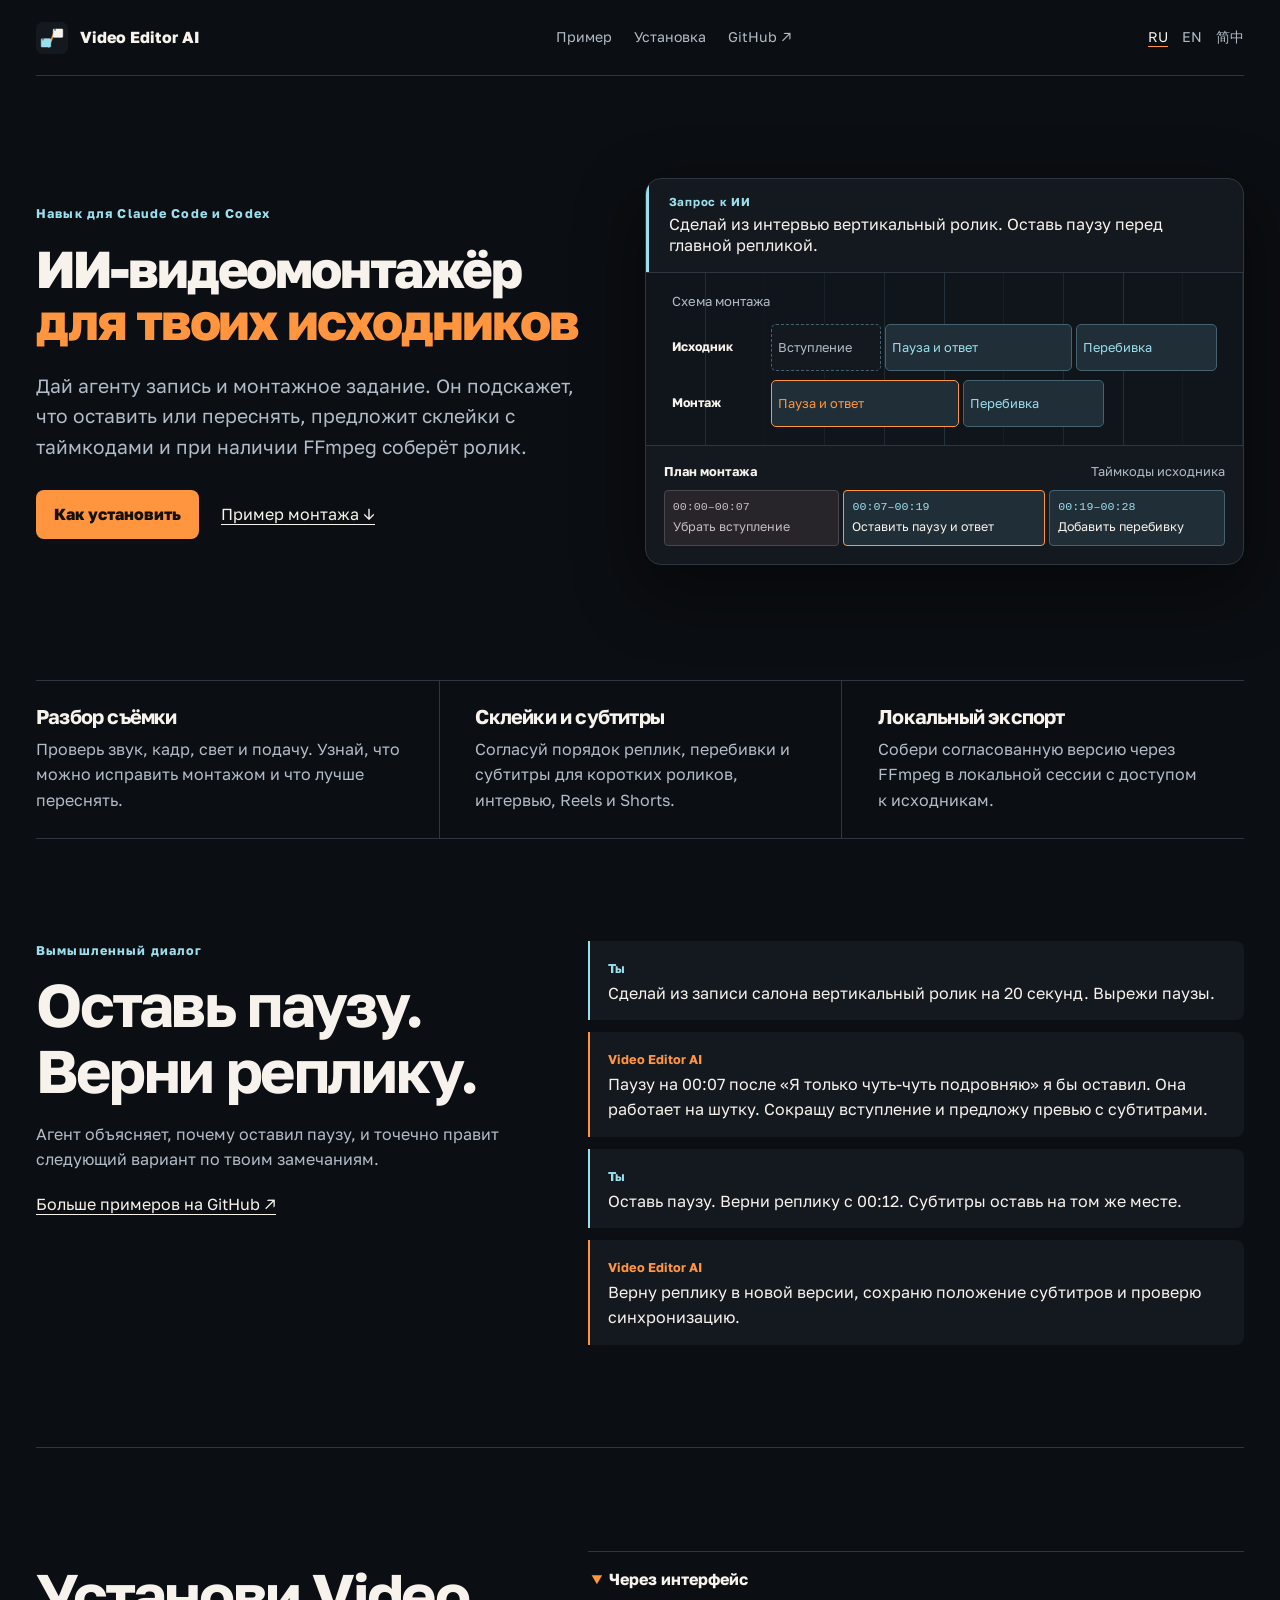
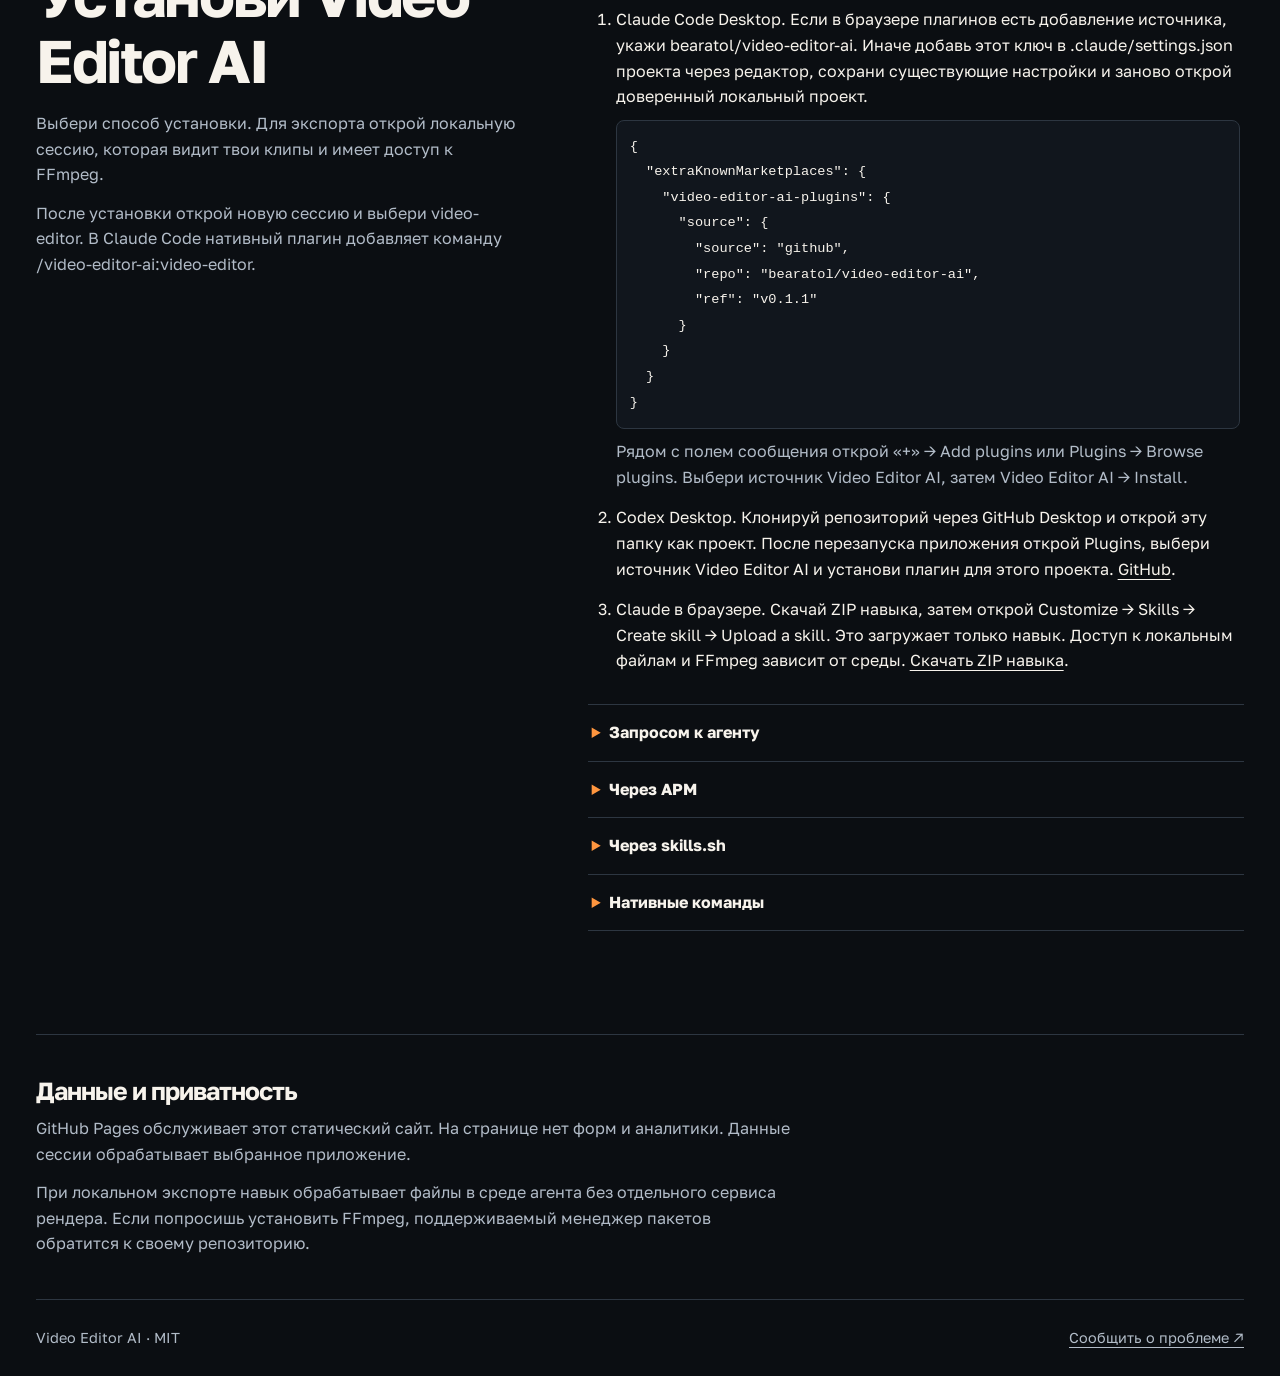
==== commit 7b3ed518: "Show the editing workflow with a diagram" ====
--- a/docs/index.html
+++ b/docs/index.html
@@ -17,7 +17,7 @@
 <meta property="og:title" content="ИИ-видеомонтажёр для Claude Code и Codex">
 <meta property="og:description" content="ИИ-видеоредактор для Claude Code и Codex. Разбор исходников, монтаж интервью и коротких роликов с таймкодами, субтитры и локальный экспорт через FFmpeg.">
 <meta property="og:url" content="https://bearatol.github.io/video-editor-ai/">
-<meta property="og:image" content="https://bearatol.github.io/video-editor-ai/assets/video-editor-ai.jpg">
+<meta property="og:image" content="https://bearatol.github.io/video-editor-ai/assets/video-editor-ai-diagram.jpg">
 <meta property="og:image:width" content="1200">
 <meta property="og:image:height" content="630">
 <meta name="twitter:card" content="summary_large_image">
@@ -41,7 +41,11 @@
     </div>
     <div class="reel" id="example">
       <div class="brief"><strong>Запрос к ИИ</strong><p>Сделай из интервью вертикальный ролик. Оставь паузу перед главной репликой.</p></div>
-      <div class="still"><img src="./assets/interview.webp" fetchpriority="high" width="1536" height="1024" alt="Вымышленное интервью с женщиной в салоне"><span>Пример · Интервью</span></div>
+      <figure class="timeline">
+        <figcaption>Схема монтажа</figcaption>
+        <div class="track"><strong>Исходник</strong><div class="track-clips"><span class="removed">Вступление</span><span>Пауза и ответ</span><span>Перебивка</span></div></div>
+        <div class="track"><strong>Монтаж</strong><div class="track-clips trimmed"><span>Пауза и ответ</span><span>Перебивка</span></div></div>
+      </figure>
       <figure class="edit"><figcaption><strong>План монтажа</strong><span>Таймкоды исходника</span></figcaption><ol class="clips"><li><time>00:00–00:07</time>Убрать вступление</li><li><time>00:07–00:19</time>Оставить паузу и ответ</li><li><time>00:19–00:28</time>Добавить перебивку</li></ol></figure>
     </div>
   </section>
--- a/docs/style.css
+++ b/docs/style.css
@@ -50,9 +50,33 @@
 .brief { padding: 15px 20px; border-left: 3px solid var(--blue); }
 .brief strong { display: block; color: var(--blue); font: 700 .72rem/1.4 Golos, sans-serif; letter-spacing: .06em; margin-bottom: 3px; }
 .brief p { line-height: 1.35; }
-.still { position: relative; border-block: 1px solid var(--line); }
-.still img { aspect-ratio: 16/9; height: auto; object-fit: cover; object-position: center 38%; }
-.still span { position: absolute; bottom: 12px; left: 12px; background: #0a0d11ef; color: #fff; padding: 4px 9px; border-radius: 4px; font-size: .73rem; }
+.timeline {
+  padding: 18px clamp(12px, 2.5vw, 26px);
+  border-block: 1px solid var(--line);
+  background: repeating-linear-gradient(90deg, transparent 0 calc(10% - 1px), #26323b 10%) #10151b;
+}
+.timeline figcaption { margin-bottom: 12px; color: var(--muted); font-size: .82rem; }
+.track { display: grid; grid-template-columns: minmax(66px, 17%) minmax(0, 1fr); align-items: center; gap: 7px; }
+.track + .track { margin-top: 9px; }
+.track strong { font-size: .78rem; }
+.track-clips { display: grid; grid-template-columns: 7fr 12fr 9fr; gap: 4px; }
+.track-clips.trimmed { grid-template-columns: 12fr 9fr 7fr; }
+.track-clips span {
+  display: grid;
+  min-width: 0;
+  min-height: 47px;
+  padding: 6px;
+  align-content: center;
+  border: 1px solid #456271;
+  border-radius: 5px;
+  background: #202e37;
+  color: var(--blue);
+  font-size: clamp(.68rem, 1vw, .83rem);
+  line-height: 1.25;
+  overflow-wrap: anywhere;
+}
+.track-clips .removed { border-style: dashed; color: var(--muted); background: #141920; }
+.track-clips.trimmed span:first-child { border-color: var(--orange); color: var(--orange); }
 .edit { padding: 15px 18px 18px; }
 .edit figcaption { display: flex; justify-content: space-between; align-items: center; color: var(--muted); font-size: .8rem; gap: 10px; }
 .edit figcaption strong { color: var(--text); }
